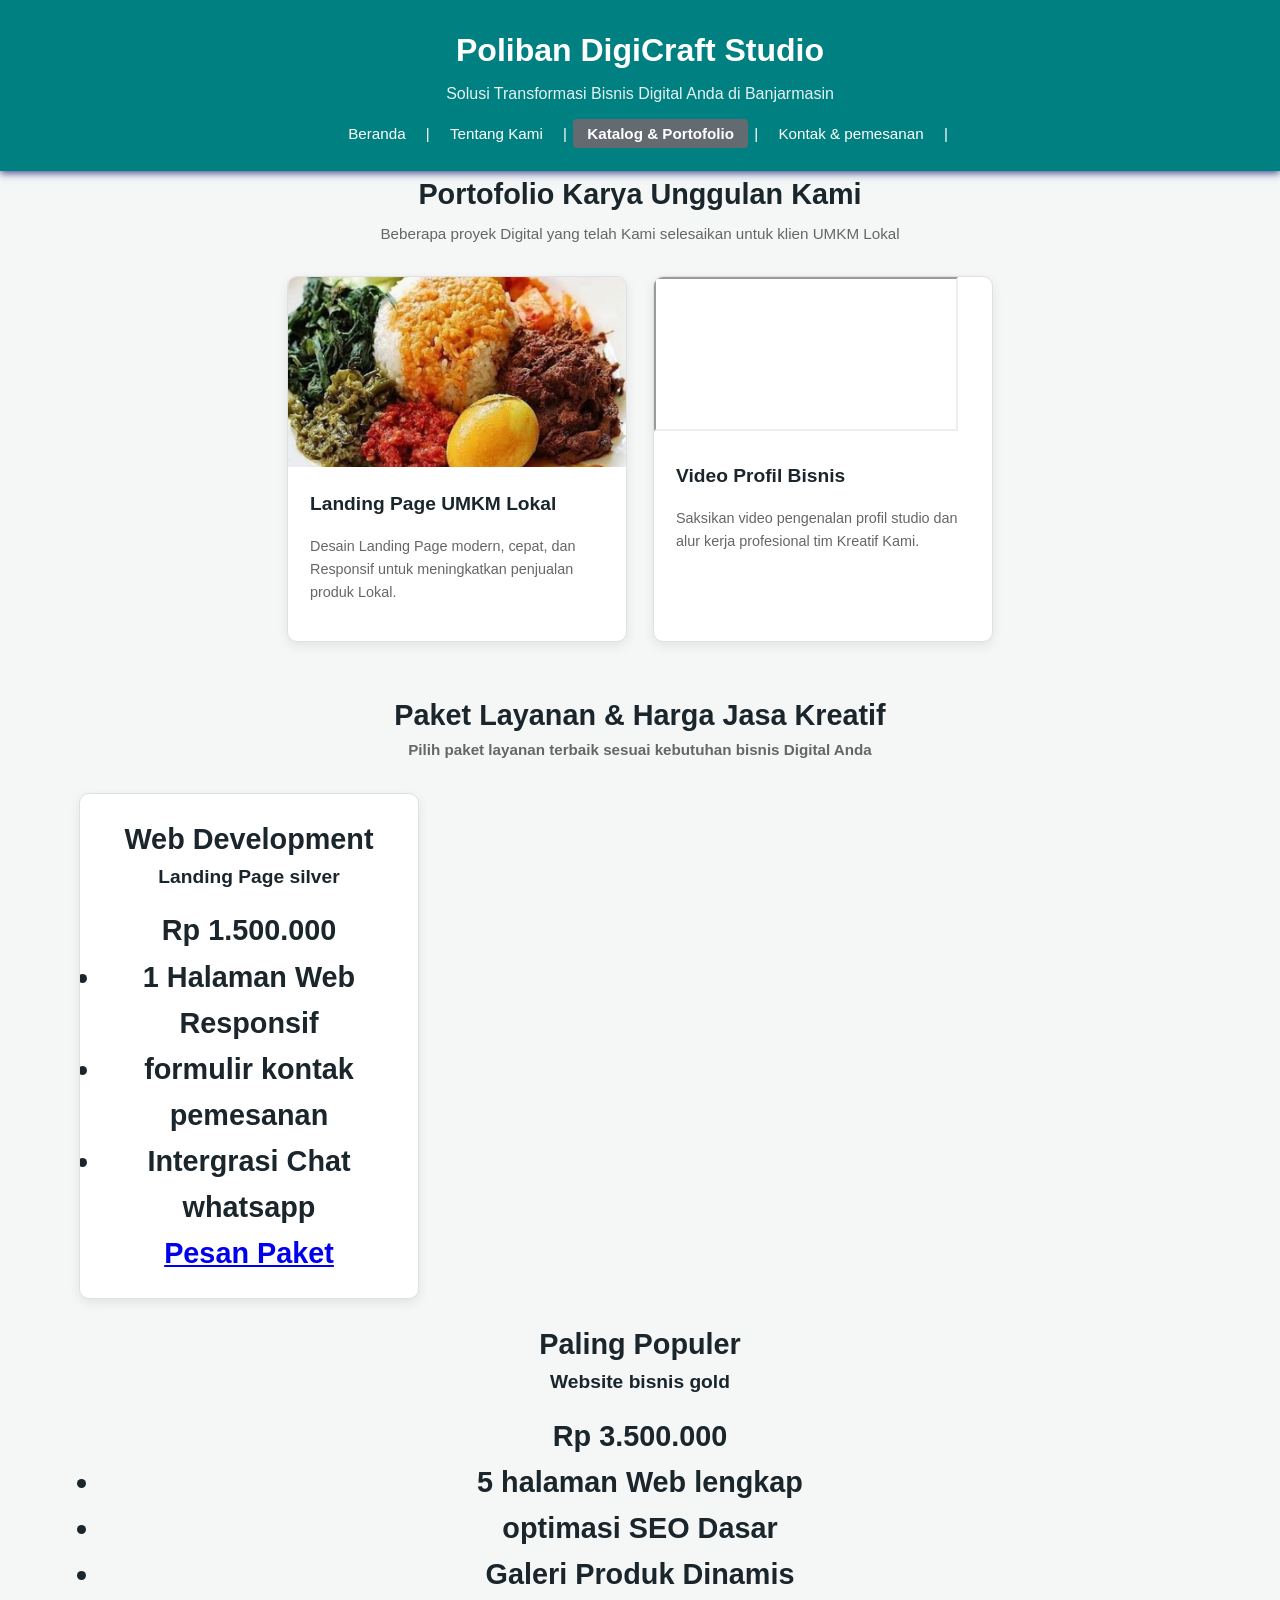
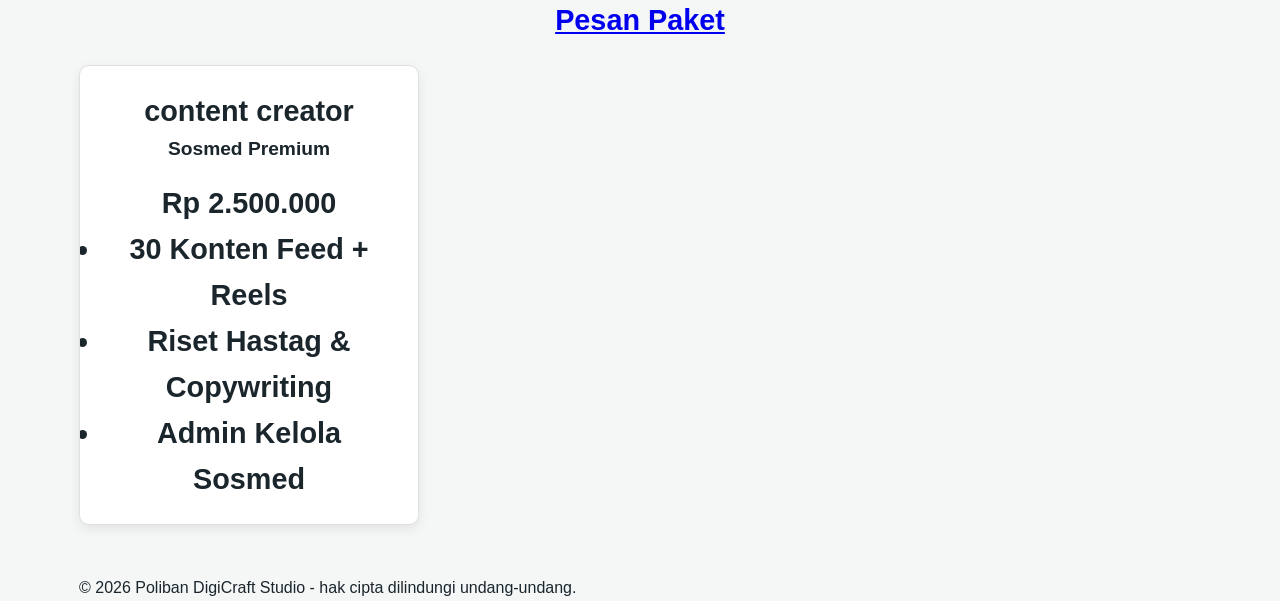
==== index.html @ f0c4756b "css produk" ====
<!DOCTYPE html>
<html lang="id">

<head>
    <meta charset="UTF-8">
    <meta name="viewport" content="width=device-width, initial-scale=1. 0">
    <title>Katalog Produk & Portofolio Digicraft Studio</title>
    <!-- 1. MENGHUBUNGKAN EXTERNAL CSS GLOBAL -->
    <link rel="stylesheet" href="style.css">
</head>

<body>
    <!-- Bagian Kepala Halaman (Header & Navigasi) -->
    <header>
        <div class="container">
            <h1>Poliban DigiCraft Studio</h1>
            <p>Solusi Transformasi Bisnis Digital Anda di Banjarmasin</p>
            <nav>
                <a href="index.html">Beranda</a> |
                <a href="tentang.html">Tentang Kami</a> |
                <a href="produk.html" class="active">Katalog & Portofolio</a> |
                <a href="kontak.html">Kontak & pemesanan</a> |
            </nav>
        </div>
    </header>

    <main class="container">
        <!-- SEKSI PORTOFOLIO UTAMA (CARD LAYOUT) -->
        <section class="section">
            <h2 class="section-title">Portofolio Karya Unggulan Kami</h2>
            <p class="section-subtitle">Beberapa proyek Digital yang telah Kami selesaikan untuk klien UMKM Lokal</p>

            <div class="card-grid">
                <!-- kartu portofolio 1 -->
                <article class="card">
                    <img src="Nasi-Padang-Rendang-micita-scaled.jpg" alt="Nasi-Padang-Rendang-micita-scaled" class="card-img">
                    <div class="card-body">
                        <h3 class="card-title">Landing Page UMKM Lokal</h3>
                        <p class="card-text">Desain Landing Page modern, cepat, dan Responsif untuk meningkatkan
                            penjualan produk Lokal.</p>
                    </div>
                </article>

                <!-- Kartu Portofolio 2 (Video Profile) -->
                <article class="card">
                    <div class="video-container">
                        <iframe src="https://www.youtube.com/embed/OUDB9-JkJio?si=3mbokIQ_5xruNFIa"
                            title="YouTube video player" allowfullscreen></iframe>
                    </div>
                    <div class="card-body">
                        <h3 class="card-title">Video Profil Bisnis</h3>
                        <p class="card-text">Saksikan video pengenalan profil studio dan alur kerja profesional tim
                            Kreatif Kami.</p>
                    </div>
                </article>
            </div>
        </section>

        <!-- SEKSI KATALOG PAKET LAYANAN (PRICING CARDS) -->
        <section class="section">
            <h2 class="section-title">Paket Layanan & Harga Jasa Kreatif
                <p class="section-subtitle">Pilih paket layanan terbaik sesuai kebutuhan bisnis Digital Anda</p>

                <div class="CARD-grid">
                    <!-- paket 1: Landing page silver -->
                    <article class="card pricing-card">
                        <div class="card-body">
                            <span class="badge">Web Development</span>
                            <h3 class="card-title">Landing Page silver</h3>
                            <p class="card-price">Rp 1.500.000 </p>
                            <ul class="card-features">
                                <li>1 Halaman Web Responsif</li>
                                <li>formulir kontak pemesanan</li>
                                <li>Intergrasi Chat whatsapp</li>
                            </ul>
                            <a href="kontak.html" class="btn-primary">Pesan Paket</a>
                        </div>
                    </article>

                    <!-- Paket 2:website Bisnis Gold -->
                    <article class="pricing-card features">
                        <div class="card-body">
                            <span class="badge badge-featured">Paling Populer</span>
                            <h3 class="card-title">Website bisnis gold</h3>
                            <p class="card-price">Rp 3.500.000</p>
                            <ul class="card-features">
                                <li>5 halaman Web lengkap</li>
                                <li>optimasi SEO Dasar</li>
                                <li>Galeri Produk Dinamis</li>
                            </ul>
                            <a href="kontak.html" class="btn-primary">Pesan Paket</a>
                        </div>
                    </article>

                    <!-- Paket 3: Sosmed Premium -->
                    <article class="card pricing-card">
                        <div class="card-body">
                            <span class="badge">content creator</span>
                            <h3 class="card-title">Sosmed Premium</h3>
                            <p class="card-price">Rp 2.500.000</p>
                            <ul class="card-features">
                                <li>30 Konten Feed + Reels</li>
                                <li>Riset Hastag & Copywriting</li>
                                <li>Admin Kelola Sosmed</li>
                            </ul>
                            <a href="kontak.html" class="btn-primary"></a>
                        </div>
                    </article>
                </div>
            </h2>
        </section>
    </main>

    <!-- FOOTER GLOBAL -->
    <footer>
        <div class="container">
            <p>&copy; 2026 Poliban DigiCraft Studio - hak cipta dilindungi undang-undang.</p>
        </div>
    </footer>
</body>
---- style.css ----
/* 1. CSS VARIABEL */
:root {
    --primary-color: #008080;
    --primary-dark: #005A5A;
    --secondary-color: #1A252C;
    --accent-color: #FF9800;
    --bg-light: #F4F7F6;
    --white: #FFFFFF;
    --text-muted: #666666;
    --border-color: #e0e0e0;
    --shadow-soft: 0 4px 12px rgba(0, 0, 0, 0.08);
    --shadow-hover:0 8px 24px rgba(0, 0, 0, 0.15);
    --transition-fast: all 0.3s ease;
}

/* 2. CSS RESET */
*{
    margin: 0;
    padding: 0;
    box-sizing: border-box;
}

body {
    font-family: 'Segoe UI', Tahoma, Geneva, Verdana, sans-serif;
    line-height: 1.6;
    color: var(--secondary-color);
    background-color: var(--bg-light);
}

/* 3. LAYOUT CONTAINER */
.container{
    width: 90%;
    max-width: 110%;
    margin: 0 auto;
    padding: 0 15px;
}

/*4. HEADER ^ NAVIGASI */
header{ 
    background-color:var(--primary-color);
    color: var(--white);
    padding: 25px 0;
    text-align: center;
    box-shadow: 0 2px 8px rgb(64, 64, 137);
}
header h1 {
    font-size: 2rem;
    margin-bottom: 5px;
}

header p {
    font: size 0.95rem; 
    opacity:0.9;
    margin-bottom:15px; 
}


nav{
    margin-top:10px;
    font-size:0.95rem;

}

nav a {
    color: var(--white);
    text-decoration: none;
    padding: 6px 14px;
    margin: 0 2px;
    border-radius: 4px;
    transition: var(--transition-fast);
}
nav a:hover, nav a.active {
    background-color: rgb(99, 106, 112);
    font-weight: bold;
}

/* 5. Main content */
main {
    padding: 40px 0;
}

.section {
    margin-bottom: 50px;
}

.section-title {
    text-align: center;
    font-size: 1.8rem;
    color: var(--secondary-color);
    margin-bottom: 5px;
}

.section-subtitle {
    text-align: center;
    color: var(--text-muted);
    font-size: 0.95rem;
    margin-bottom: 30px;
}

/* 7. CARD GRID */
.card-grid {
    display: flex;
    flex-wrap:wrap;
    gap: 26px;
    justify-content: center;
}

/* 8. CARD */
.card {
    background-color: var(--white);
    border-radius: 10px;
    box-shadow: var(--shadow-soft);
    overflow: hidden;
    flex: 1 1 300px;
    max-width: 340px;
    display: flex;
    flex-direction: column;
    transform: var(--transition-fast);
    border: 1px solid var(--border-color);
}

.card:hover{
    transform: translateY(-8px);
    box-shadow: var(--shadow-hover);

}

.card-img {
    width: 100%;
    height: 190px;
    object-fit: cover;

}

.card-body {
    padding: 22px;
    display: flex;
    flex-direction: column;
    flex-grow: 1;

}

.card-title {
    font-size:  1.2rem;
    color: var(--secondary-color);
    margin-bottom: 15px;

}

.card-text {
    font-size: 0.9rem;
    color: var(--text-muted);
    margin-bottom: 15px;
}
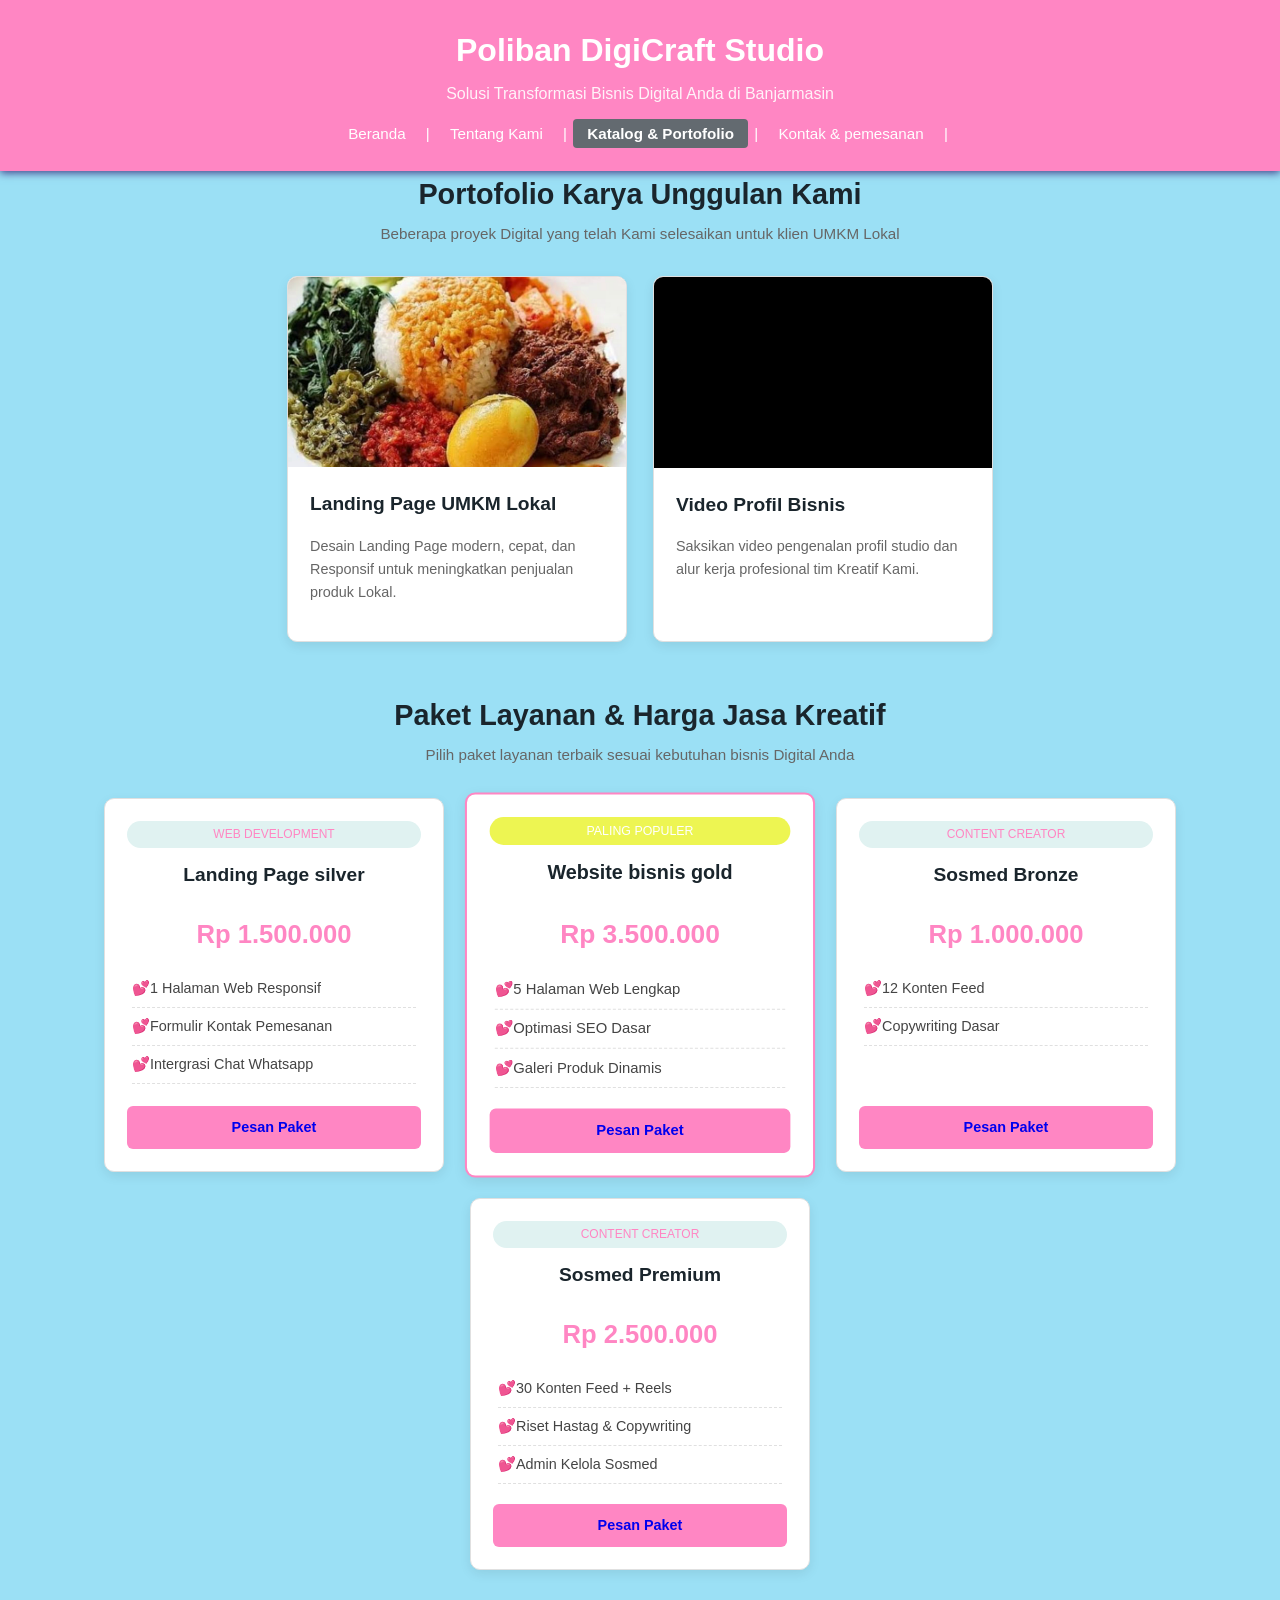
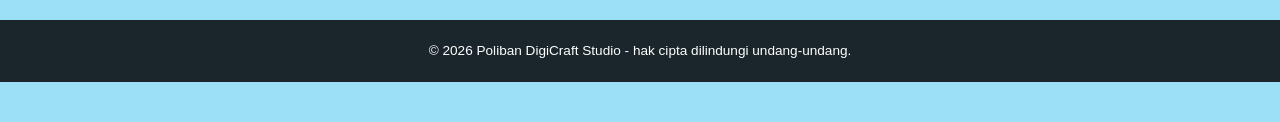
==== commit 05ce2df1: "css produk sudah selesai" ====
--- a/index.html
+++ b/index.html
@@ -33,7 +33,8 @@
             <div class="card-grid">
                 <!-- kartu portofolio 1 -->
                 <article class="card">
-                    <img src="Nasi-Padang-Rendang-micita-scaled.jpg" alt="Nasi-Padang-Rendang-micita-scaled" class="card-img">
+                    <img src="Nasi-Padang-Rendang-micita-scaled.jpg" alt="Nasi-Padang-Rendang-micita-scaled"
+                        class="card-img">
                     <div class="card-body">
                         <h3 class="card-title">Landing Page UMKM Lokal</h3>
                         <p class="card-text">Desain Landing Page modern, cepat, dan Responsif untuk meningkatkan
@@ -58,10 +59,10 @@
 
         <!-- SEKSI KATALOG PAKET LAYANAN (PRICING CARDS) -->
         <section class="section">
-            <h2 class="section-title">Paket Layanan & Harga Jasa Kreatif
+            <h2 class="section-title">Paket Layanan & Harga Jasa Kreatif</h2>
                 <p class="section-subtitle">Pilih paket layanan terbaik sesuai kebutuhan bisnis Digital Anda</p>
 
-                <div class="CARD-grid">
+                <div class="card-grid">
                     <!-- paket 1: Landing page silver -->
                     <article class="card pricing-card">
                         <div class="card-body">
@@ -70,32 +71,46 @@
                             <p class="card-price">Rp 1.500.000 </p>
                             <ul class="card-features">
                                 <li>1 Halaman Web Responsif</li>
-                                <li>formulir kontak pemesanan</li>
-                                <li>Intergrasi Chat whatsapp</li>
+                                <li>Formulir Kontak Pemesanan</li>
+                                <li>Intergrasi Chat Whatsapp</li>
                             </ul>
                             <a href="kontak.html" class="btn-primary">Pesan Paket</a>
                         </div>
                     </article>
 
                     <!-- Paket 2:website Bisnis Gold -->
-                    <article class="pricing-card features">
+                    <article class="card pricing-card featured">
                         <div class="card-body">
                             <span class="badge badge-featured">Paling Populer</span>
                             <h3 class="card-title">Website bisnis gold</h3>
                             <p class="card-price">Rp 3.500.000</p>
                             <ul class="card-features">
-                                <li>5 halaman Web lengkap</li>
-                                <li>optimasi SEO Dasar</li>
+                                <li>5 Halaman Web Lengkap</li>
+                                <li>Optimasi SEO Dasar</li>
                                 <li>Galeri Produk Dinamis</li>
                             </ul>
                             <a href="kontak.html" class="btn-primary">Pesan Paket</a>
                         </div>
                     </article>
 
-                    <!-- Paket 3: Sosmed Premium -->
+                    <!-- Paket 3: Sosmed Broze -->
                     <article class="card pricing-card">
                         <div class="card-body">
-                            <span class="badge">content creator</span>
+                            <span class="badge">Content Creator</span>
+                            <h3 class="card-title">Sosmed Bronze</h3>
+                            <p class="card-price">Rp 1.000.000</p>
+                            <ul class="card-features">
+                                <li>12 Konten Feed</li>
+                                <li>Copywriting Dasar</li>
+                            </ul>
+                            <a href="kontak.html" class="btn-primary">Pesan Paket</a>
+                        </div>
+                    </article>
+
+                    <!-- Paket 4: Sosmed Premium -->
+                    <article class="card pricing-card">
+                        <div class="card-body">
+                            <span class="badge">Content Creator</span>
                             <h3 class="card-title">Sosmed Premium</h3>
                             <p class="card-price">Rp 2.500.000</p>
                             <ul class="card-features">
@@ -103,11 +118,10 @@
                                 <li>Riset Hastag & Copywriting</li>
                                 <li>Admin Kelola Sosmed</li>
                             </ul>
-                            <a href="kontak.html" class="btn-primary"></a>
+                            <a href="kontak.html" class="btn-primary">Pesan Paket</a>
                         </div>
                     </article>
                 </div>
-            </h2>
         </section>
     </main>
 
@@ -117,4 +131,6 @@
             <p>&copy; 2026 Poliban DigiCraft Studio - hak cipta dilindungi undang-undang.</p>
         </div>
     </footer>
-</body>+</body>
+
+</html>
--- a/style.css
+++ b/style.css
@@ -1,10 +1,10 @@
 /* 1. CSS VARIABEL */
 :root {
-    --primary-color: #008080;
-    --primary-dark: #005A5A;
+    --primary-color: #ff86c3;
+    --primary-dark: #9bddfa;
     --secondary-color: #1A252C;
-    --accent-color: #FF9800;
-    --bg-light: #F4F7F6;
+    --accent-color: #edf552;
+    --bg-light: #9be0f5;
     --white: #FFFFFF;
     --text-muted: #666666;
     --border-color: #e0e0e0;
@@ -151,4 +151,105 @@
     font-size: 0.9rem;
     color: var(--text-muted);
     margin-bottom: 15px;
+}
+
+.video-container {
+    position: relative;
+    padding-bottom: 56.25%;
+    height: 0;
+    overflow: hidden;
+    background-color: #000;
+}
+
+.video-container iframe {
+    position: absolute;
+    top: 0;
+    left: 0;
+    width: 100%;
+    height: 100%;
+    border: 0;
+}
+
+.pricing-card {
+    text-align: center;
+    position: relative;
+}
+
+.badge {
+    display: inline-block;
+    padding: 4px 12px;
+    font-size: 0.75rem;
+    text-transform: uppercase;
+    background-color: #E0F2F1;
+    color: var(--primary-color);
+    border-radius: 20px;
+    margin-bottom: 12px;
+}
+
+.card-price {
+    font-size: 1.6rem;
+    font-weight: bold;
+    color: var(--primary-color);
+    margin: 8px 0 15px 0;
+}
+
+.card-features {
+    list-style: none;
+    margin-bottom: 20px;
+    text-align: left;
+    padding: 0 5px;
+}
+
+.card-features li {
+    font-size: 0.9rem;
+    padding: 7px 0;
+    border-bottom: 1px dashed var(--border-color);
+    color: #444;
+}
+
+.card-features li::before {
+    content: "💕";
+    color: var(--primary-color);
+    font-weight: bold;
+}
+
+.btn-primary {
+    display: inline-block;
+    background-color: var(--primary-color);
+    columns: var(--white);
+    padding: 10px 20px;
+    text-decoration: none;
+    border-radius: 6px;
+    font-weight: bold;
+    font-size: 0.9rem;
+    text-align: center;
+    margin-top: auto;
+    transition: var(--transition-fast);
+}
+
+.btn-primary:hover {
+   background-color: var(--primary-dark);
+}
+
+.pricing-card.featured {
+    border: 2px solid var(--primary-color);
+    transform: scale(1.03);
+}
+
+.pricing-card.featured:hover{
+    transform: scale(1.1) translateY(-8px);
+}
+
+.badge-featured {
+    background-color: var(--accent-color);
+    color: var(--white);
+}
+
+footer {
+    background-color: var(--secondary-color);
+    color: var(--white);
+    text-align: center;
+    padding: 20px 0;
+    margin-bottom: 40px;
+    font-size: 0.85rem;
 }
